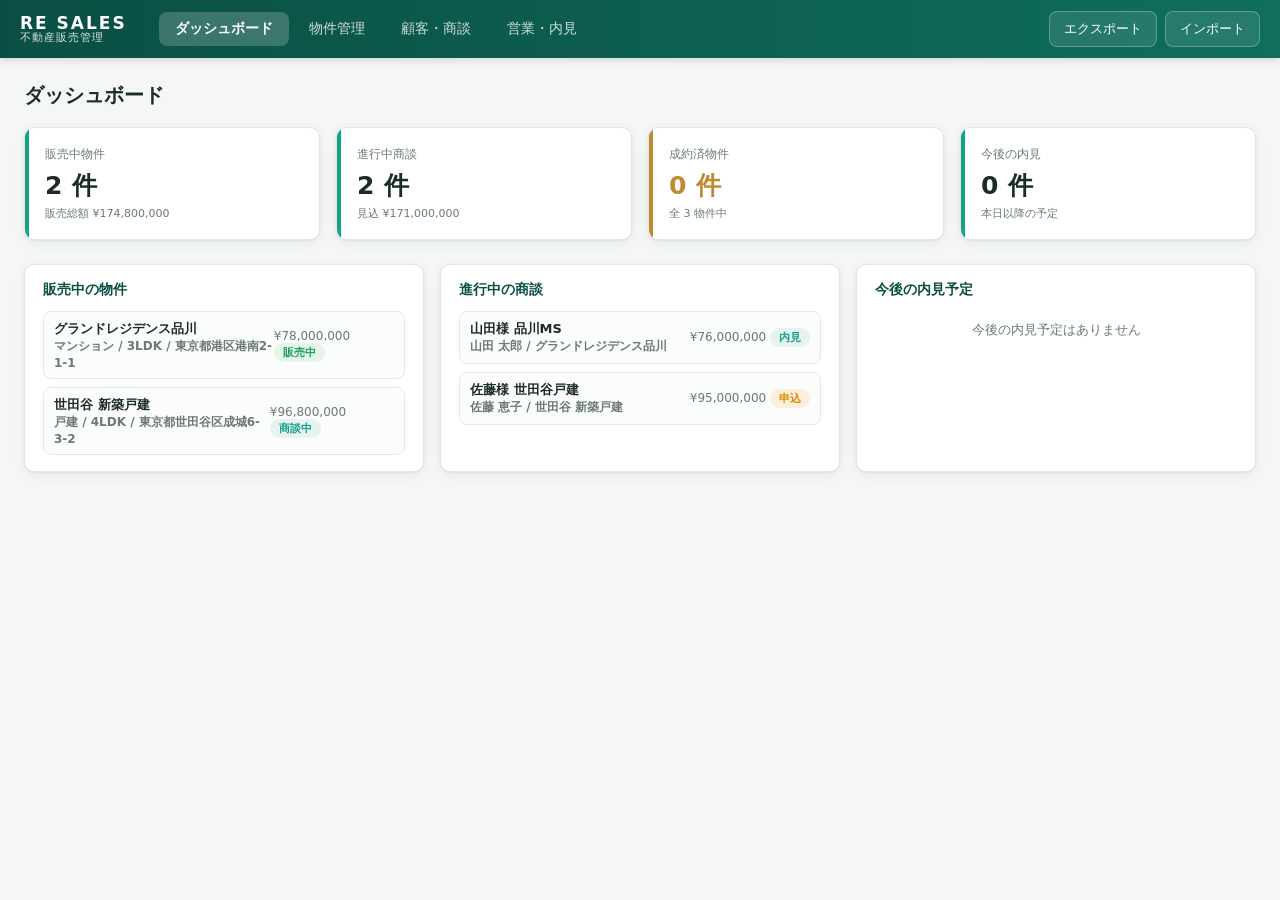
==== real-estate-sales-system/index.html @ f0f47931 "feat: 不動産販売管理システムを新規追加 物件管理、顧客・商談、営業・内見を1画面で管理できる サーバー不要のWebアプリを追加。localStorageで永続化。  Co-Authored-By" ====
<!DOCTYPE html>
<html lang="ja">
<head>
  <meta charset="UTF-8" />
  <meta name="viewport" content="width=device-width, initial-scale=1.0" />
  <title>不動産販売管理システム</title>
  <link rel="stylesheet" href="style.css" />
</head>
<body>
  <header class="app-header">
    <div class="brand">
      <span class="brand-mark">RE SALES</span>
      <span class="brand-sub">不動産販売管理</span>
    </div>
    <nav class="tabs" id="tabs">
      <button class="tab active" data-view="dashboard">ダッシュボード</button>
      <button class="tab" data-view="properties">物件管理</button>
      <button class="tab" data-view="customers">顧客・商談</button>
      <button class="tab" data-view="agents">営業・内見</button>
    </nav>
    <div class="header-actions">
      <button class="btn ghost" id="btnExport" title="全データをJSONで書き出し">エクスポート</button>
      <button class="btn ghost" id="btnImport" title="JSONを読み込み">インポート</button>
      <input type="file" id="importFile" accept="application/json" hidden />
    </div>
  </header>

  <main id="main">
    <!-- ダッシュボード -->
    <section class="view active" id="view-dashboard">
      <h1 class="view-title">ダッシュボード</h1>
      <div class="cards" id="kpiCards"></div>
      <div class="panel-grid">
        <div class="panel">
          <h2 class="panel-title">販売中の物件</h2>
          <div id="activeProps" class="mini-list"></div>
        </div>
        <div class="panel">
          <h2 class="panel-title">進行中の商談</h2>
          <div id="openDealsList" class="mini-list"></div>
        </div>
        <div class="panel">
          <h2 class="panel-title">今後の内見予定</h2>
          <div id="upcomingViewings" class="mini-list"></div>
        </div>
      </div>
    </section>

    <!-- 物件管理 -->
    <section class="view" id="view-properties">
      <div class="view-head">
        <h1 class="view-title">物件管理</h1>
        <div class="view-head-actions">
          <select class="search" id="propStatusFilter">
            <option value="">全ステータス</option>
            <option value="prep">公開前</option>
            <option value="active">販売中</option>
            <option value="negotiating">商談中</option>
            <option value="sold">成約済</option>
          </select>
          <input class="search" id="propertySearch" placeholder="物件名・住所・物件番号で検索…" />
          <button class="btn primary" id="btnAddProperty">＋ 物件を登録</button>
        </div>
      </div>
      <div class="table-wrap">
        <table class="data-table" id="propertyTable">
          <thead>
            <tr>
              <th>物件番号</th><th>物件名</th><th>種別</th><th>住所</th>
              <th class="num">価格</th><th>間取り</th><th class="num">面積(㎡)</th>
              <th class="num">㎡単価</th><th>担当</th><th>ステータス</th><th class="actions-col">操作</th>
            </tr>
          </thead>
          <tbody></tbody>
        </table>
      </div>
    </section>

    <!-- 顧客・商談 -->
    <section class="view" id="view-customers">
      <div class="view-head">
        <h1 class="view-title">顧客・商談管理</h1>
        <div class="view-head-actions">
          <input class="search" id="customerSearch" placeholder="顧客名・物件名で検索…" />
          <button class="btn primary" id="btnAddCustomer">＋ 顧客を追加</button>
          <button class="btn" id="btnAddDeal">＋ 商談を追加</button>
        </div>
      </div>
      <div class="panel-grid two">
        <div class="panel">
          <h2 class="panel-title">顧客一覧</h2>
          <div class="table-wrap">
            <table class="data-table" id="customerTable">
              <thead>
                <tr><th>顧客名</th><th>電話</th><th>メール</th><th class="num">予算</th><th>希望条件</th><th class="actions-col">操作</th></tr>
              </thead>
              <tbody></tbody>
            </table>
          </div>
        </div>
        <div class="panel">
          <h2 class="panel-title">商談一覧</h2>
          <div class="table-wrap">
            <table class="data-table" id="dealTable">
              <thead>
                <tr><th>商談名</th><th>顧客</th><th>物件</th><th class="num">想定価格</th><th>ステージ</th><th>次アクション日</th><th class="actions-col">操作</th></tr>
              </thead>
              <tbody></tbody>
            </table>
          </div>
        </div>
      </div>
    </section>

    <!-- 営業・内見 -->
    <section class="view" id="view-agents">
      <div class="view-head">
        <h1 class="view-title">営業担当・内見管理</h1>
        <div class="view-head-actions">
          <input class="search" id="agentSearch" placeholder="氏名・店舗で検索…" />
          <button class="btn primary" id="btnAddAgent">＋ 営業担当を追加</button>
          <button class="btn" id="btnAddViewing">＋ 内見予約を追加</button>
        </div>
      </div>
      <div class="panel-grid two">
        <div class="panel">
          <h2 class="panel-title">営業担当一覧</h2>
          <div class="table-wrap">
            <table class="data-table" id="agentTable">
              <thead>
                <tr><th>社員番号</th><th>氏名</th><th>店舗</th><th>役職</th><th class="num">担当物件</th><th class="actions-col">操作</th></tr>
              </thead>
              <tbody></tbody>
            </table>
          </div>
        </div>
        <div class="panel">
          <h2 class="panel-title">内見スケジュール</h2>
          <div class="filter-row">
            <input type="date" id="viewingDate" class="search" />
            <button class="btn ghost" id="btnClearViewingFilter">全期間</button>
          </div>
          <div class="table-wrap">
            <table class="data-table" id="viewingTable">
              <thead>
                <tr><th>日付</th><th>時刻</th><th>物件</th><th>顧客</th><th>担当</th><th>状態</th><th class="actions-col">操作</th></tr>
              </thead>
              <tbody></tbody>
            </table>
          </div>
        </div>
      </div>
    </section>
  </main>

  <!-- モーダル -->
  <div class="modal-backdrop" id="modalBackdrop" hidden>
    <div class="modal" role="dialog" aria-modal="true">
      <div class="modal-head">
        <h3 id="modalTitle">タイトル</h3>
        <button class="modal-close" id="modalClose" aria-label="閉じる">×</button>
      </div>
      <form id="modalForm" class="modal-form"></form>
      <div class="modal-foot">
        <button type="button" class="btn ghost" id="modalCancel">キャンセル</button>
        <button type="submit" class="btn primary" id="modalSave" form="modalForm">保存</button>
      </div>
    </div>
  </div>

  <div class="toast" id="toast" hidden></div>

  <script src="app.js"></script>
</body>
</html>
---- real-estate-sales-system/style.css ----
:root {
  --re-teal: #0f6e5e;
  --re-teal-dark: #0a4f43;
  --re-accent: #14a08a;
  --re-gold: #c08a2e;
  --bg: #f4f7f6;
  --panel: #ffffff;
  --border: #e1e8e6;
  --text: #1b2b28;
  --muted: #6a7a76;
  --green: #1e9e5a;
  --amber: #d98a00;
  --red: #d23b3b;
  --radius: 10px;
  --shadow: 0 1px 3px rgba(16, 40, 34, 0.08), 0 4px 14px rgba(16, 40, 34, 0.05);
  font-family: "Hiragino Kaku Gothic ProN", "Yu Gothic", "Meiryo", system-ui, sans-serif;
}

* { box-sizing: border-box; }
html, body { margin: 0; padding: 0; }
body { background: var(--bg); color: var(--text); font-size: 14px; }

/* Header */
.app-header {
  display: flex; align-items: center; gap: 20px;
  background: linear-gradient(90deg, var(--re-teal-dark), var(--re-teal));
  color: #fff; padding: 0 20px; height: 58px;
  position: sticky; top: 0; z-index: 20;
  box-shadow: 0 2px 8px rgba(0,0,0,.15);
}
.brand { display: flex; flex-direction: column; line-height: 1.1; }
.brand-mark { font-weight: 800; letter-spacing: 2px; font-size: 17px; }
.brand-sub { font-size: 11px; opacity: .85; letter-spacing: 1px; }
.tabs { display: flex; gap: 4px; margin-left: 12px; flex: 1; }
.tab {
  background: transparent; border: none; color: rgba(255,255,255,.8);
  padding: 8px 16px; border-radius: 8px; cursor: pointer; font-size: 14px;
  font-family: inherit; transition: background .15s, color .15s;
}
.tab:hover { background: rgba(255,255,255,.12); color: #fff; }
.tab.active { background: rgba(255,255,255,.2); color: #fff; font-weight: 700; }
.header-actions { display: flex; gap: 8px; }

/* Buttons */
.btn {
  border: 1px solid var(--border); background: #fff; color: var(--text);
  padding: 8px 14px; border-radius: 8px; cursor: pointer; font-size: 13px;
  font-family: inherit; transition: filter .15s, background .15s; white-space: nowrap;
}
.btn:hover { filter: brightness(.97); }
.btn.primary { background: var(--re-accent); border-color: var(--re-accent); color: #fff; font-weight: 600; }
.btn.primary:hover { background: #118a77; }
.btn.ghost { background: rgba(255,255,255,.1); border-color: rgba(255,255,255,.25); color: #fff; }
.btn.ghost:hover { background: rgba(255,255,255,.2); }
.btn.tiny { padding: 4px 10px; font-size: 12px; }
.btn.danger { color: var(--red); border-color: #f0c4c4; background: #fff; }
.btn.danger:hover { background: #fdecec; }

/* Main */
main { padding: 24px; max-width: 1320px; margin: 0 auto; }
.view { display: none; }
.view.active { display: block; animation: fade .2s ease; }
@keyframes fade { from { opacity: 0; transform: translateY(4px);} to {opacity:1;transform:none;} }
.view-title { font-size: 20px; margin: 0 0 18px; font-weight: 700; }
.view-head { display: flex; justify-content: space-between; align-items: center; margin-bottom: 18px; gap: 12px; flex-wrap: wrap; }
.view-head .view-title { margin: 0; }
.view-head-actions { display: flex; gap: 8px; align-items: center; flex-wrap: wrap; }
.search {
  border: 1px solid var(--border); border-radius: 8px; padding: 8px 12px;
  font-size: 13px; font-family: inherit; min-width: 200px; background: #fff;
}
.search:focus { outline: 2px solid var(--re-accent); outline-offset: -1px; }

/* KPI cards */
.cards { display: grid; grid-template-columns: repeat(auto-fit, minmax(210px, 1fr)); gap: 16px; margin-bottom: 24px; }
.kpi {
  background: var(--panel); border: 1px solid var(--border); border-radius: var(--radius);
  padding: 18px 20px; box-shadow: var(--shadow); position: relative; overflow: hidden;
}
.kpi::before { content: ""; position: absolute; left: 0; top: 0; bottom: 0; width: 4px; background: var(--re-accent); }
.kpi .k-label { font-size: 12px; color: var(--muted); margin-bottom: 6px; }
.kpi .k-value { font-size: 25px; font-weight: 800; letter-spacing: .5px; }
.kpi .k-sub { font-size: 11px; color: var(--muted); margin-top: 4px; }
.kpi.gold::before { background: var(--re-gold); }
.kpi.gold .k-value { color: var(--re-gold); }

/* Panels */
.panel-grid { display: grid; grid-template-columns: repeat(auto-fit, minmax(300px, 1fr)); gap: 16px; }
.panel-grid.two { grid-template-columns: 1fr 1fr; }
.panel {
  background: var(--panel); border: 1px solid var(--border); border-radius: var(--radius);
  padding: 16px 18px; box-shadow: var(--shadow);
}
.panel-title { font-size: 14px; margin: 0 0 12px; font-weight: 700; color: var(--re-teal-dark); }
.mini-list { display: flex; flex-direction: column; gap: 8px; }
.mini-item {
  display: flex; justify-content: space-between; align-items: center;
  padding: 8px 10px; border: 1px solid var(--border); border-radius: 8px; font-size: 13px; background: #fbfdfc;
}
.mini-item .mi-main { font-weight: 600; }
.mini-item .mi-sub { color: var(--muted); font-size: 12px; }
.empty { color: var(--muted); font-size: 13px; padding: 10px; text-align: center; }

/* Tables */
.table-wrap { overflow-x: auto; border: 1px solid var(--border); border-radius: var(--radius); background: #fff; }
.data-table { width: 100%; border-collapse: collapse; font-size: 13px; }
.data-table th, .data-table td { padding: 10px 12px; text-align: left; border-bottom: 1px solid var(--border); white-space: nowrap; }
.data-table thead th { background: #f2f7f5; color: var(--muted); font-weight: 600; font-size: 12px; position: sticky; top: 0; }
.data-table tbody tr:hover { background: #f1f9f6; }
.data-table td.num, .data-table th.num { text-align: right; font-variant-numeric: tabular-nums; }
.data-table .actions-col { text-align: right; }
.row-actions { display: inline-flex; gap: 6px; }
.data-table tbody tr:last-child td { border-bottom: none; }

/* Badges */
.badge { display: inline-block; padding: 2px 9px; border-radius: 999px; font-size: 11px; font-weight: 700; }
/* property status */
.badge.prep { background: #eef2f1; color: #5a6b67; }
.badge.active { background: #e4f6ec; color: var(--green); }
.badge.negotiating { background: #e7f3f1; color: var(--re-accent); }
.badge.sold { background: #fbe9d6; color: var(--re-gold); }
/* deal stage */
.badge.s-inquiry { background: #eef2f1; color: #5a6b67; }
.badge.s-viewing { background: #e7f3f1; color: var(--re-accent); }
.badge.s-offer { background: #fdf0da; color: var(--amber); }
.badge.s-contract { background: #e7f0fd; color: #2f6fd0; }
.badge.s-closed { background: #e4f6ec; color: var(--green); }
.badge.s-dropped { background: #fbe4e4; color: var(--red); }
/* viewing state */
.badge.v-scheduled { background: #e7f3f1; color: var(--re-accent); }
.badge.v-done { background: #e4f6ec; color: var(--green); }

.filter-row { display: flex; gap: 8px; margin-bottom: 12px; }

/* Modal */
.modal-backdrop {
  position: fixed; inset: 0; background: rgba(10, 34, 28, .5);
  display: flex; align-items: center; justify-content: center; z-index: 50; padding: 20px;
}
.modal-backdrop[hidden] { display: none; }
.modal {
  background: #fff; border-radius: 12px; width: 100%; max-width: 500px;
  box-shadow: 0 20px 60px rgba(0,0,0,.3); animation: pop .18s ease;
  max-height: 90vh; display: flex; flex-direction: column;
}
@keyframes pop { from { transform: scale(.96); opacity: 0;} to {transform: none; opacity: 1;} }
.modal-head { display: flex; justify-content: space-between; align-items: center; padding: 18px 20px; border-bottom: 1px solid var(--border); }
.modal-head h3 { margin: 0; font-size: 16px; }
.modal-close { background: none; border: none; font-size: 24px; line-height: 1; cursor: pointer; color: var(--muted); }
.modal-form { padding: 18px 20px; overflow-y: auto; display: grid; gap: 14px; }
.field { display: flex; flex-direction: column; gap: 5px; }
.field label { font-size: 12px; color: var(--muted); font-weight: 600; }
.field input, .field select, .field textarea {
  border: 1px solid var(--border); border-radius: 8px; padding: 9px 11px;
  font-size: 14px; font-family: inherit; background: #fff;
}
.field input:focus, .field select:focus, .field textarea:focus { outline: 2px solid var(--re-accent); outline-offset: -1px; }
.field.two { display: grid; grid-template-columns: 1fr 1fr; gap: 12px; }
.modal-foot { display: flex; justify-content: flex-end; gap: 8px; padding: 14px 20px; border-top: 1px solid var(--border); }

/* Toast */
.toast {
  position: fixed; bottom: 24px; left: 50%; transform: translateX(-50%);
  background: var(--re-teal-dark); color: #fff; padding: 12px 22px; border-radius: 10px;
  font-size: 13px; box-shadow: 0 6px 24px rgba(0,0,0,.25); z-index: 100; animation: fade .2s ease;
}

@media (max-width: 820px) {
  .panel-grid.two { grid-template-columns: 1fr; }
  .brand-sub { display: none; }
  main { padding: 16px; }
  .tabs { overflow-x: auto; }
}
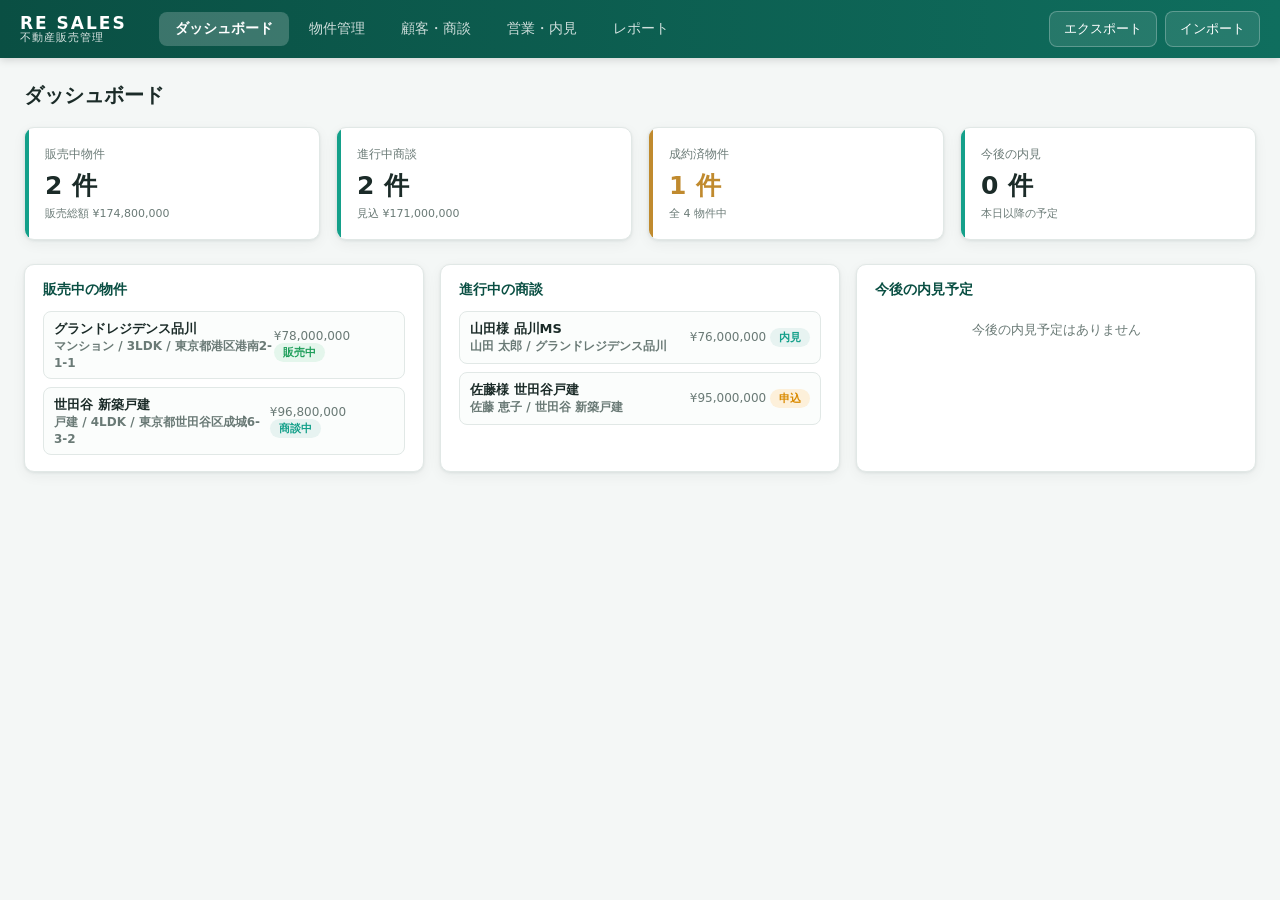
==== commit ef385022: "feat: 不動産販売システムに実績グラフ・写真・CSV・売上集計を追加 - 販売レポート画面を追加（月次成約実績グラフ、担当者別売上グラフ・集計表、KPI） - 物件写真の添付（800px縮小してl" ====
--- a/real-estate-sales-system/index.html
+++ b/real-estate-sales-system/index.html
@@ -17,6 +17,7 @@
       <button class="tab" data-view="properties">物件管理</button>
       <button class="tab" data-view="customers">顧客・商談</button>
       <button class="tab" data-view="agents">営業・内見</button>
+      <button class="tab" data-view="reports">レポート</button>
     </nav>
     <div class="header-actions">
       <button class="btn ghost" id="btnExport" title="全データをJSONで書き出し">エクスポート</button>
@@ -59,6 +60,7 @@
             <option value="sold">成約済</option>
           </select>
           <input class="search" id="propertySearch" placeholder="物件名・住所・物件番号で検索…" />
+          <button class="btn" id="btnCsvProperties" title="物件一覧をCSVで出力">CSV出力</button>
           <button class="btn primary" id="btnAddProperty">＋ 物件を登録</button>
         </div>
       </div>
@@ -82,6 +84,8 @@
         <h1 class="view-title">顧客・商談管理</h1>
         <div class="view-head-actions">
           <input class="search" id="customerSearch" placeholder="顧客名・物件名で検索…" />
+          <button class="btn" id="btnCsvCustomers" title="顧客一覧をCSVで出力">顧客CSV</button>
+          <button class="btn" id="btnCsvDeals" title="商談一覧をCSVで出力">商談CSV</button>
           <button class="btn primary" id="btnAddCustomer">＋ 顧客を追加</button>
           <button class="btn" id="btnAddDeal">＋ 商談を追加</button>
         </div>
@@ -144,6 +148,39 @@
             <table class="data-table" id="viewingTable">
               <thead>
                 <tr><th>日付</th><th>時刻</th><th>物件</th><th>顧客</th><th>担当</th><th>状態</th><th class="actions-col">操作</th></tr>
+              </thead>
+              <tbody></tbody>
+            </table>
+          </div>
+        </div>
+      </div>
+    </section>
+    <!-- レポート -->
+    <section class="view" id="view-reports">
+      <div class="view-head">
+        <h1 class="view-title">販売レポート</h1>
+        <div class="view-head-actions">
+          <button class="btn" id="btnCsvSales" title="担当者別売上をCSVで出力">売上CSV</button>
+        </div>
+      </div>
+      <div class="cards" id="reportKpis"></div>
+      <div class="panel-grid">
+        <div class="panel" style="grid-column: 1 / -1;">
+          <h2 class="panel-title">月次成約実績（成約金額）</h2>
+          <div id="monthlyChart" class="chart"></div>
+        </div>
+      </div>
+      <div class="panel-grid two" style="margin-top:16px;">
+        <div class="panel">
+          <h2 class="panel-title">担当者別 成約金額</h2>
+          <div id="agentChart" class="chart"></div>
+        </div>
+        <div class="panel">
+          <h2 class="panel-title">担当者別 売上集計</h2>
+          <div class="table-wrap">
+            <table class="data-table" id="agentSalesTable">
+              <thead>
+                <tr><th>担当者</th><th>店舗</th><th class="num">担当物件</th><th class="num">成約件数</th><th class="num">成約金額</th></tr>
               </thead>
               <tbody></tbody>
             </table>
--- a/real-estate-sales-system/style.css
+++ b/real-estate-sales-system/style.css
@@ -132,6 +132,30 @@
 
 .filter-row { display: flex; gap: 8px; margin-bottom: 12px; }
 
+/* Photo thumbnails */
+.prop-thumb {
+  width: 40px; height: 30px; object-fit: cover; border-radius: 5px;
+  border: 1px solid var(--border); vertical-align: middle; margin-right: 8px; background: #eef2f1;
+}
+.name-cell { display: inline-flex; align-items: center; }
+.photo-preview {
+  max-width: 160px; max-height: 120px; object-fit: cover; border-radius: 8px;
+  border: 1px solid var(--border); margin-top: 4px;
+}
+.photo-clear { width: fit-content; margin-top: 6px; }
+
+/* Charts */
+.chart { width: 100%; overflow-x: auto; }
+.chart svg { display: block; max-width: 100%; height: auto; }
+.chart .bar { fill: var(--re-accent); }
+.chart .bar-h { fill: var(--re-accent); }
+.chart .bar-track { fill: #eef2f1; }
+.chart .axis-line { stroke: var(--border); stroke-width: 1; }
+.chart .val-label { fill: var(--text); font-size: 11px; font-weight: 700; font-variant-numeric: tabular-nums; }
+.chart .x-label { fill: var(--muted); font-size: 11px; }
+.chart .cnt-label { fill: var(--muted); font-size: 10px; }
+.chart .chart-empty { color: var(--muted); font-size: 13px; padding: 24px; text-align: center; }
+
 /* Modal */
 .modal-backdrop {
   position: fixed; inset: 0; background: rgba(10, 34, 28, .5);
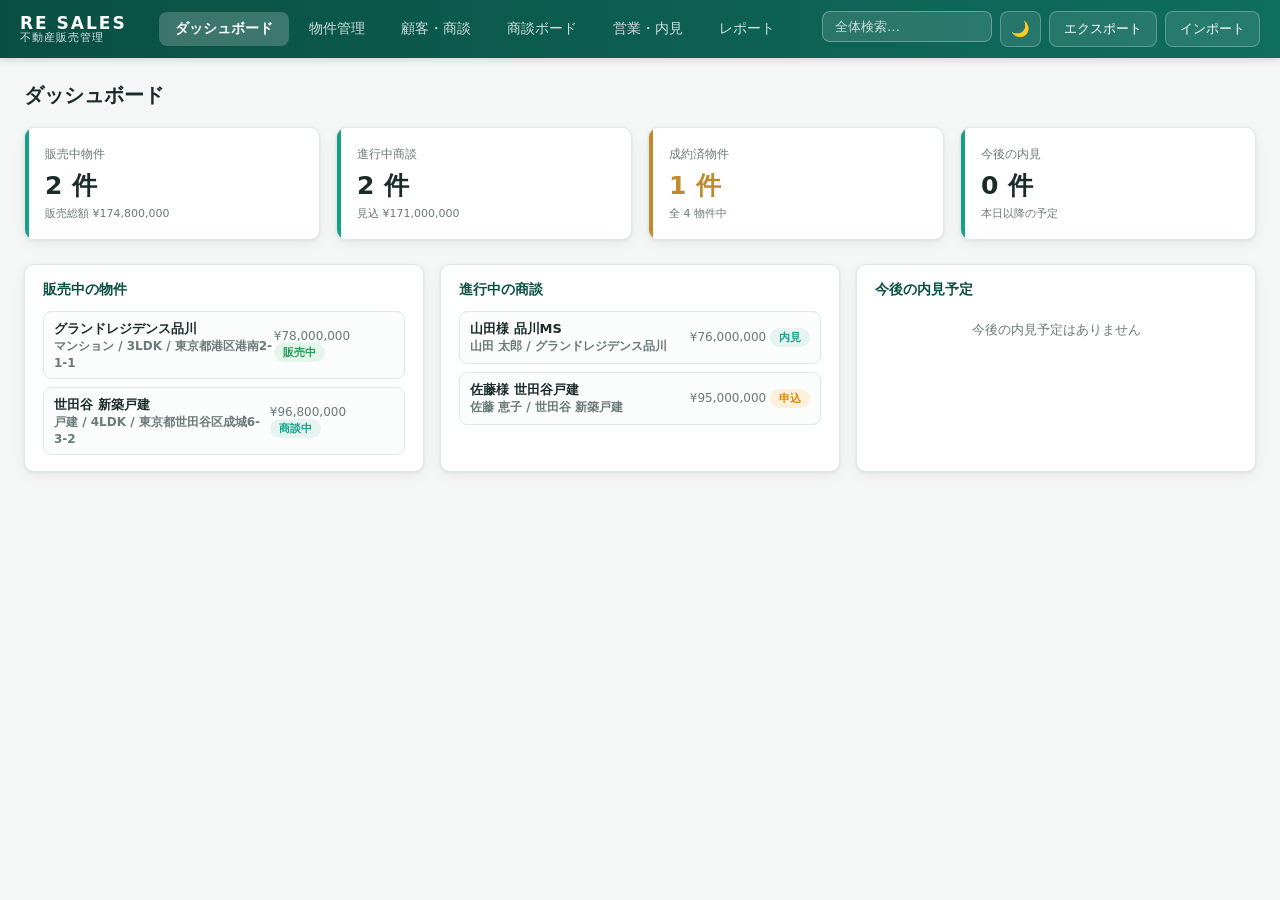
==== commit f2e235c0: "feat: 操作性向上（商談カンバン・並び替え・インライン編集・全体検索・ダークモード・Undo） - 商談ボード（カンバン）をドラッグ&ドロップ対応で追加 - 全一覧の見出しクリックで昇順/降順ソー" ====
--- a/real-estate-sales-system/index.html
+++ b/real-estate-sales-system/index.html
@@ -16,10 +16,16 @@
       <button class="tab active" data-view="dashboard">ダッシュボード</button>
       <button class="tab" data-view="properties">物件管理</button>
       <button class="tab" data-view="customers">顧客・商談</button>
+      <button class="tab" data-view="board">商談ボード</button>
       <button class="tab" data-view="agents">営業・内見</button>
       <button class="tab" data-view="reports">レポート</button>
     </nav>
     <div class="header-actions">
+      <div class="global-search-wrap">
+        <input type="search" id="globalSearch" class="global-search" placeholder="全体検索…" aria-label="全体検索" />
+        <div class="global-results" id="globalResults" hidden></div>
+      </div>
+      <button class="btn ghost icon-btn" id="btnTheme" title="ダークモード切替" aria-label="ダークモード切替">🌙</button>
       <button class="btn ghost" id="btnExport" title="全データをJSONで書き出し">エクスポート</button>
       <button class="btn ghost" id="btnImport" title="JSONを読み込み">インポート</button>
       <input type="file" id="importFile" accept="application/json" hidden />
@@ -116,6 +122,18 @@
       </div>
     </section>
 
+    <!-- 商談ボード（カンバン） -->
+    <section class="view" id="view-board">
+      <div class="view-head">
+        <h1 class="view-title">商談ボード</h1>
+        <div class="view-head-actions">
+          <span class="hint">カードをドラッグしてステージを移動できます（スマホはカードをタップして編集）</span>
+          <button class="btn primary" id="btnAddDeal2">＋ 商談を追加</button>
+        </div>
+      </div>
+      <div class="kanban" id="kanbanBoard"></div>
+    </section>
+
     <!-- 営業・内見 -->
     <section class="view" id="view-agents">
       <div class="view-head">
@@ -205,6 +223,17 @@
     </div>
   </div>
 
+  <!-- ライトボックス（ギャラリー閲覧） -->
+  <div class="lightbox" id="lightbox" hidden>
+    <button class="lb-close" id="lbClose" aria-label="閉じる">×</button>
+    <button class="lb-nav lb-prev" id="lbPrev" aria-label="前へ">‹</button>
+    <figure class="lb-figure">
+      <img id="lbImg" alt="物件画像" />
+      <figcaption id="lbCaption"></figcaption>
+    </figure>
+    <button class="lb-nav lb-next" id="lbNext" aria-label="次へ">›</button>
+  </div>
+
   <div class="toast" id="toast" hidden></div>
 
   <script src="app.js"></script>
--- a/real-estate-sales-system/style.css
+++ b/real-estate-sales-system/style.css
@@ -13,12 +13,38 @@
   --red: #d23b3b;
   --radius: 10px;
   --shadow: 0 1px 3px rgba(16, 40, 34, 0.08), 0 4px 14px rgba(16, 40, 34, 0.05);
+  --th-head-bg: #f2f7f5;
+  --row-hover: #f1f9f6;
+  --chip-bg: #e7f3f1;
+  --inset: #fbfdfc;
+  --title: var(--re-teal-dark);
   font-family: "Hiragino Kaku Gothic ProN", "Yu Gothic", "Meiryo", system-ui, sans-serif;
 }
+
+:root[data-theme="dark"] {
+  --re-teal: #0e5f52;
+  --re-teal-dark: #093a31;
+  --re-accent: #22b89e;
+  --re-gold: #d6a04a;
+  --bg: #0f1715;
+  --panel: #17211e;
+  --border: #2a3835;
+  --text: #e6efec;
+  --muted: #93a49f;
+  --shadow: 0 1px 3px rgba(0,0,0,.4), 0 4px 14px rgba(0,0,0,.3);
+  --th-head-bg: #1d2926;
+  --row-hover: #1e2a27;
+  --chip-bg: #1e3a34;
+  --inset: #121c19;
+  --title: #6fd9c6;
+}
+:root[data-theme="dark"] .match-price,
+:root[data-theme="dark"] .kc-amount { color: var(--re-accent); }
+:root[data-theme="dark"] .btn.danger:hover { background: #3a1e1e; }
 
 * { box-sizing: border-box; }
 html, body { margin: 0; padding: 0; }
-body { background: var(--bg); color: var(--text); font-size: 14px; }
+body { background: var(--bg); color: var(--text); font-size: 14px; transition: background .2s, color .2s; }
 
 /* Header */
 .app-header {
@@ -43,7 +69,7 @@
 
 /* Buttons */
 .btn {
-  border: 1px solid var(--border); background: #fff; color: var(--text);
+  border: 1px solid var(--border); background: var(--panel); color: var(--text);
   padding: 8px 14px; border-radius: 8px; cursor: pointer; font-size: 13px;
   font-family: inherit; transition: filter .15s, background .15s; white-space: nowrap;
 }
@@ -53,7 +79,7 @@
 .btn.ghost { background: rgba(255,255,255,.1); border-color: rgba(255,255,255,.25); color: #fff; }
 .btn.ghost:hover { background: rgba(255,255,255,.2); }
 .btn.tiny { padding: 4px 10px; font-size: 12px; }
-.btn.danger { color: var(--red); border-color: #f0c4c4; background: #fff; }
+.btn.danger { color: var(--red); border-color: #f0c4c4; background: var(--panel); }
 .btn.danger:hover { background: #fdecec; }
 
 /* Main */
@@ -67,7 +93,7 @@
 .view-head-actions { display: flex; gap: 8px; align-items: center; flex-wrap: wrap; }
 .search {
   border: 1px solid var(--border); border-radius: 8px; padding: 8px 12px;
-  font-size: 13px; font-family: inherit; min-width: 200px; background: #fff;
+  font-size: 13px; font-family: inherit; min-width: 200px; background: var(--panel);
 }
 .search:focus { outline: 2px solid var(--re-accent); outline-offset: -1px; }
 
@@ -91,26 +117,38 @@
   background: var(--panel); border: 1px solid var(--border); border-radius: var(--radius);
   padding: 16px 18px; box-shadow: var(--shadow);
 }
-.panel-title { font-size: 14px; margin: 0 0 12px; font-weight: 700; color: var(--re-teal-dark); }
+.panel-title { font-size: 14px; margin: 0 0 12px; font-weight: 700; color: var(--title); }
 .mini-list { display: flex; flex-direction: column; gap: 8px; }
 .mini-item {
   display: flex; justify-content: space-between; align-items: center;
-  padding: 8px 10px; border: 1px solid var(--border); border-radius: 8px; font-size: 13px; background: #fbfdfc;
+  padding: 8px 10px; border: 1px solid var(--border); border-radius: 8px; font-size: 13px; background: var(--inset);
 }
 .mini-item .mi-main { font-weight: 600; }
 .mini-item .mi-sub { color: var(--muted); font-size: 12px; }
 .empty { color: var(--muted); font-size: 13px; padding: 10px; text-align: center; }
 
 /* Tables */
-.table-wrap { overflow-x: auto; border: 1px solid var(--border); border-radius: var(--radius); background: #fff; }
+.table-wrap { overflow-x: auto; border: 1px solid var(--border); border-radius: var(--radius); background: var(--panel); }
 .data-table { width: 100%; border-collapse: collapse; font-size: 13px; }
 .data-table th, .data-table td { padding: 10px 12px; text-align: left; border-bottom: 1px solid var(--border); white-space: nowrap; }
-.data-table thead th { background: #f2f7f5; color: var(--muted); font-weight: 600; font-size: 12px; position: sticky; top: 0; }
-.data-table tbody tr:hover { background: #f1f9f6; }
+.data-table thead th { background: var(--th-head-bg); color: var(--muted); font-weight: 600; font-size: 12px; position: sticky; top: 0; }
+.data-table thead th.sortable { cursor: pointer; user-select: none; }
+.data-table thead th.sortable:hover { color: var(--text); }
+.data-table thead th .sort-ind { font-size: 9px; opacity: .5; margin-left: 3px; }
+.data-table thead th.sorted-asc .sort-ind::after { content: "▲"; opacity: 1; }
+.data-table thead th.sorted-desc .sort-ind::after { content: "▼"; opacity: 1; }
+.data-table tbody tr:hover { background: var(--row-hover); }
 .data-table td.num, .data-table th.num { text-align: right; font-variant-numeric: tabular-nums; }
 .data-table .actions-col { text-align: right; }
 .row-actions { display: inline-flex; gap: 6px; }
 .data-table tbody tr:last-child td { border-bottom: none; }
+
+/* Inline editable status/stage select styled as badge */
+.inline-select {
+  border: 1px solid var(--border); border-radius: 999px; padding: 2px 8px; font-size: 11px;
+  font-weight: 700; font-family: inherit; cursor: pointer; background: var(--chip-bg); color: var(--text);
+}
+.inline-select:focus { outline: 2px solid var(--re-accent); outline-offset: 1px; }
 
 /* Badges */
 .badge { display: inline-block; padding: 2px 9px; border-radius: 999px; font-size: 11px; font-weight: 700; }
@@ -144,6 +182,49 @@
 }
 .photo-clear { width: fit-content; margin-top: 6px; }
 
+/* Gallery editor (property modal) */
+.gallery-controls { display: flex; gap: 8px; align-items: center; flex-wrap: wrap; }
+.gallery-grid { display: grid; grid-template-columns: repeat(auto-fill, minmax(88px, 1fr)); gap: 8px; margin-top: 8px; }
+.gallery-grid:empty::after { content: "画像はまだありません"; color: var(--muted); font-size: 12px; }
+.gallery-cell { position: relative; border: 1px solid var(--border); border-radius: 8px; overflow: hidden; background: #eef2f1; }
+.gallery-cell img { width: 100%; height: 66px; object-fit: cover; display: block; cursor: pointer; }
+.gallery-cell .g-kind {
+  position: absolute; top: 3px; left: 3px; font-size: 10px; font-weight: 700; padding: 1px 6px;
+  border-radius: 999px; background: rgba(15,110,94,.85); color: #fff; cursor: pointer;
+}
+.gallery-cell .g-kind.zumen { background: rgba(192,138,46,.9); }
+.gallery-cell .g-del {
+  position: absolute; top: 3px; right: 3px; width: 18px; height: 18px; line-height: 16px; text-align: center;
+  border: none; border-radius: 50%; background: rgba(210,59,59,.9); color: #fff; cursor: pointer; font-size: 13px; padding: 0;
+}
+
+/* Lightbox */
+.lightbox {
+  position: fixed; inset: 0; background: rgba(8, 24, 20, .88); z-index: 60;
+  display: flex; align-items: center; justify-content: center; padding: 40px;
+}
+.lightbox[hidden] { display: none; }
+.lb-figure { margin: 0; max-width: 90vw; max-height: 88vh; display: flex; flex-direction: column; align-items: center; gap: 10px; }
+.lb-figure img { max-width: 90vw; max-height: 78vh; object-fit: contain; border-radius: 8px; background: #fff; }
+.lb-figure figcaption { color: #fff; font-size: 13px; }
+.lb-close { position: absolute; top: 18px; right: 22px; background: none; border: none; color: #fff; font-size: 34px; line-height: 1; cursor: pointer; }
+.lb-nav { background: rgba(255,255,255,.14); border: none; color: #fff; font-size: 32px; width: 48px; height: 64px; border-radius: 10px; cursor: pointer; flex: none; }
+.lb-nav:hover { background: rgba(255,255,255,.28); }
+.lb-prev { margin-right: 16px; } .lb-next { margin-left: 16px; }
+
+/* Matching list */
+.match-list { display: flex; flex-direction: column; gap: 10px; }
+.match-item { border: 1px solid var(--border); border-radius: 10px; padding: 12px 14px; }
+.match-head { display: flex; justify-content: space-between; align-items: baseline; gap: 10px; }
+.match-name { font-weight: 700; font-size: 14px; }
+.match-price { color: var(--re-teal-dark); font-weight: 700; font-variant-numeric: tabular-nums; white-space: nowrap; }
+.match-score-bar { height: 8px; border-radius: 999px; background: #eef2f1; margin: 8px 0 6px; overflow: hidden; }
+.match-score-fill { height: 100%; background: var(--re-accent); border-radius: 999px; }
+.match-reasons { display: flex; flex-wrap: wrap; gap: 5px; margin-top: 4px; }
+.match-reason { font-size: 11px; padding: 2px 8px; border-radius: 999px; background: #e7f3f1; color: var(--re-teal-dark); font-weight: 600; }
+.match-reason.warn { background: #fdf0da; color: var(--amber); }
+.match-meta { font-size: 12px; color: var(--muted); margin-top: 2px; }
+
 /* Charts */
 .chart { width: 100%; overflow-x: auto; }
 .chart svg { display: block; max-width: 100%; height: auto; }
@@ -163,7 +244,7 @@
 }
 .modal-backdrop[hidden] { display: none; }
 .modal {
-  background: #fff; border-radius: 12px; width: 100%; max-width: 500px;
+  background: var(--panel); border-radius: 12px; width: 100%; max-width: 500px;
   box-shadow: 0 20px 60px rgba(0,0,0,.3); animation: pop .18s ease;
   max-height: 90vh; display: flex; flex-direction: column;
 }
@@ -176,22 +257,80 @@
 .field label { font-size: 12px; color: var(--muted); font-weight: 600; }
 .field input, .field select, .field textarea {
   border: 1px solid var(--border); border-radius: 8px; padding: 9px 11px;
-  font-size: 14px; font-family: inherit; background: #fff;
+  font-size: 14px; font-family: inherit; background: var(--panel);
 }
 .field input:focus, .field select:focus, .field textarea:focus { outline: 2px solid var(--re-accent); outline-offset: -1px; }
 .field.two { display: grid; grid-template-columns: 1fr 1fr; gap: 12px; }
 .modal-foot { display: flex; justify-content: flex-end; gap: 8px; padding: 14px 20px; border-top: 1px solid var(--border); }
 
-/* Toast */
+/* Toast + Undo */
 .toast {
   position: fixed; bottom: 24px; left: 50%; transform: translateX(-50%);
   background: var(--re-teal-dark); color: #fff; padding: 12px 22px; border-radius: 10px;
   font-size: 13px; box-shadow: 0 6px 24px rgba(0,0,0,.25); z-index: 100; animation: fade .2s ease;
-}
+  display: flex; align-items: center; gap: 14px;
+}
+.toast[hidden] { display: none; }
+.toast .toast-undo {
+  background: rgba(255,255,255,.18); border: 1px solid rgba(255,255,255,.35); color: #fff;
+  padding: 4px 12px; border-radius: 7px; cursor: pointer; font-size: 12px; font-weight: 700; font-family: inherit;
+}
+.toast .toast-undo:hover { background: rgba(255,255,255,.3); }
+
+/* Header: theme button + global search */
+.icon-btn { padding: 8px 10px; font-size: 15px; line-height: 1; }
+.global-search-wrap { position: relative; }
+.global-search {
+  border: 1px solid rgba(255,255,255,.3); background: rgba(255,255,255,.12); color: #fff;
+  border-radius: 8px; padding: 7px 12px; font-size: 13px; font-family: inherit; width: 170px; transition: width .2s, background .2s;
+}
+.global-search::placeholder { color: rgba(255,255,255,.75); }
+.global-search:focus { outline: none; background: rgba(255,255,255,.2); width: 230px; }
+.global-results {
+  position: absolute; top: 42px; right: 0; width: 340px; max-height: 60vh; overflow-y: auto;
+  background: var(--panel); color: var(--text); border: 1px solid var(--border); border-radius: 10px;
+  box-shadow: 0 12px 40px rgba(0,0,0,.25); z-index: 40; padding: 6px;
+}
+.gr-group { font-size: 11px; color: var(--muted); font-weight: 700; padding: 8px 10px 4px; }
+.gr-item { padding: 8px 10px; border-radius: 8px; cursor: pointer; font-size: 13px; }
+.gr-item:hover { background: var(--row-hover); }
+.gr-item .gr-sub { color: var(--muted); font-size: 12px; }
+.gr-empty { padding: 14px; text-align: center; color: var(--muted); font-size: 13px; }
+.hint { font-size: 12px; color: var(--muted); }
+
+/* Kanban board */
+.kanban { display: grid; grid-auto-flow: column; grid-auto-columns: minmax(230px, 1fr); gap: 12px; overflow-x: auto; padding-bottom: 8px; }
+.kb-col { background: var(--panel); border: 1px solid var(--border); border-radius: var(--radius); display: flex; flex-direction: column; min-height: 120px; }
+.kb-col.drop-hover { outline: 2px dashed var(--re-accent); outline-offset: -3px; }
+.kb-col-head { padding: 10px 12px; border-bottom: 1px solid var(--border); font-weight: 700; font-size: 13px; display: flex; justify-content: space-between; align-items: center; }
+.kb-col-head .kb-count { font-size: 11px; color: var(--muted); font-weight: 600; }
+.kb-col-head .kb-sum { font-size: 11px; color: var(--muted); font-weight: 600; }
+.kb-list { padding: 8px; display: flex; flex-direction: column; gap: 8px; flex: 1; }
+.kb-card {
+  background: var(--bg); border: 1px solid var(--border); border-radius: 8px; padding: 10px; cursor: grab;
+  box-shadow: 0 1px 2px rgba(0,0,0,.06);
+}
+.kb-card:active { cursor: grabbing; }
+.kb-card.dragging { opacity: .45; }
+.kb-card .kc-title { font-weight: 700; font-size: 13px; margin-bottom: 3px; }
+.kb-card .kc-sub { font-size: 11px; color: var(--muted); }
+.kb-card .kc-amount { font-size: 12px; font-weight: 700; color: var(--re-teal-dark); margin-top: 5px; }
+.kb-empty { color: var(--muted); font-size: 12px; text-align: center; padding: 14px 8px; }
 
 @media (max-width: 820px) {
   .panel-grid.two { grid-template-columns: 1fr; }
   .brand-sub { display: none; }
   main { padding: 16px; }
-  .tabs { overflow-x: auto; }
-}
+  .app-header { gap: 10px; padding: 0 12px; }
+  .tabs { overflow-x: auto; margin-left: 4px; }
+  .tab { padding: 8px 12px; }
+  .global-search { width: 120px; }
+  .global-search:focus { width: 150px; }
+  .global-results { width: 84vw; right: -8px; }
+  .kanban { grid-auto-columns: 80%; }
+  .view-head { align-items: flex-start; }
+  .search { min-width: 140px; flex: 1; }
+}
+@media (max-width: 560px) {
+  .header-actions .btn:not(.icon-btn) { display: none; }
+}
